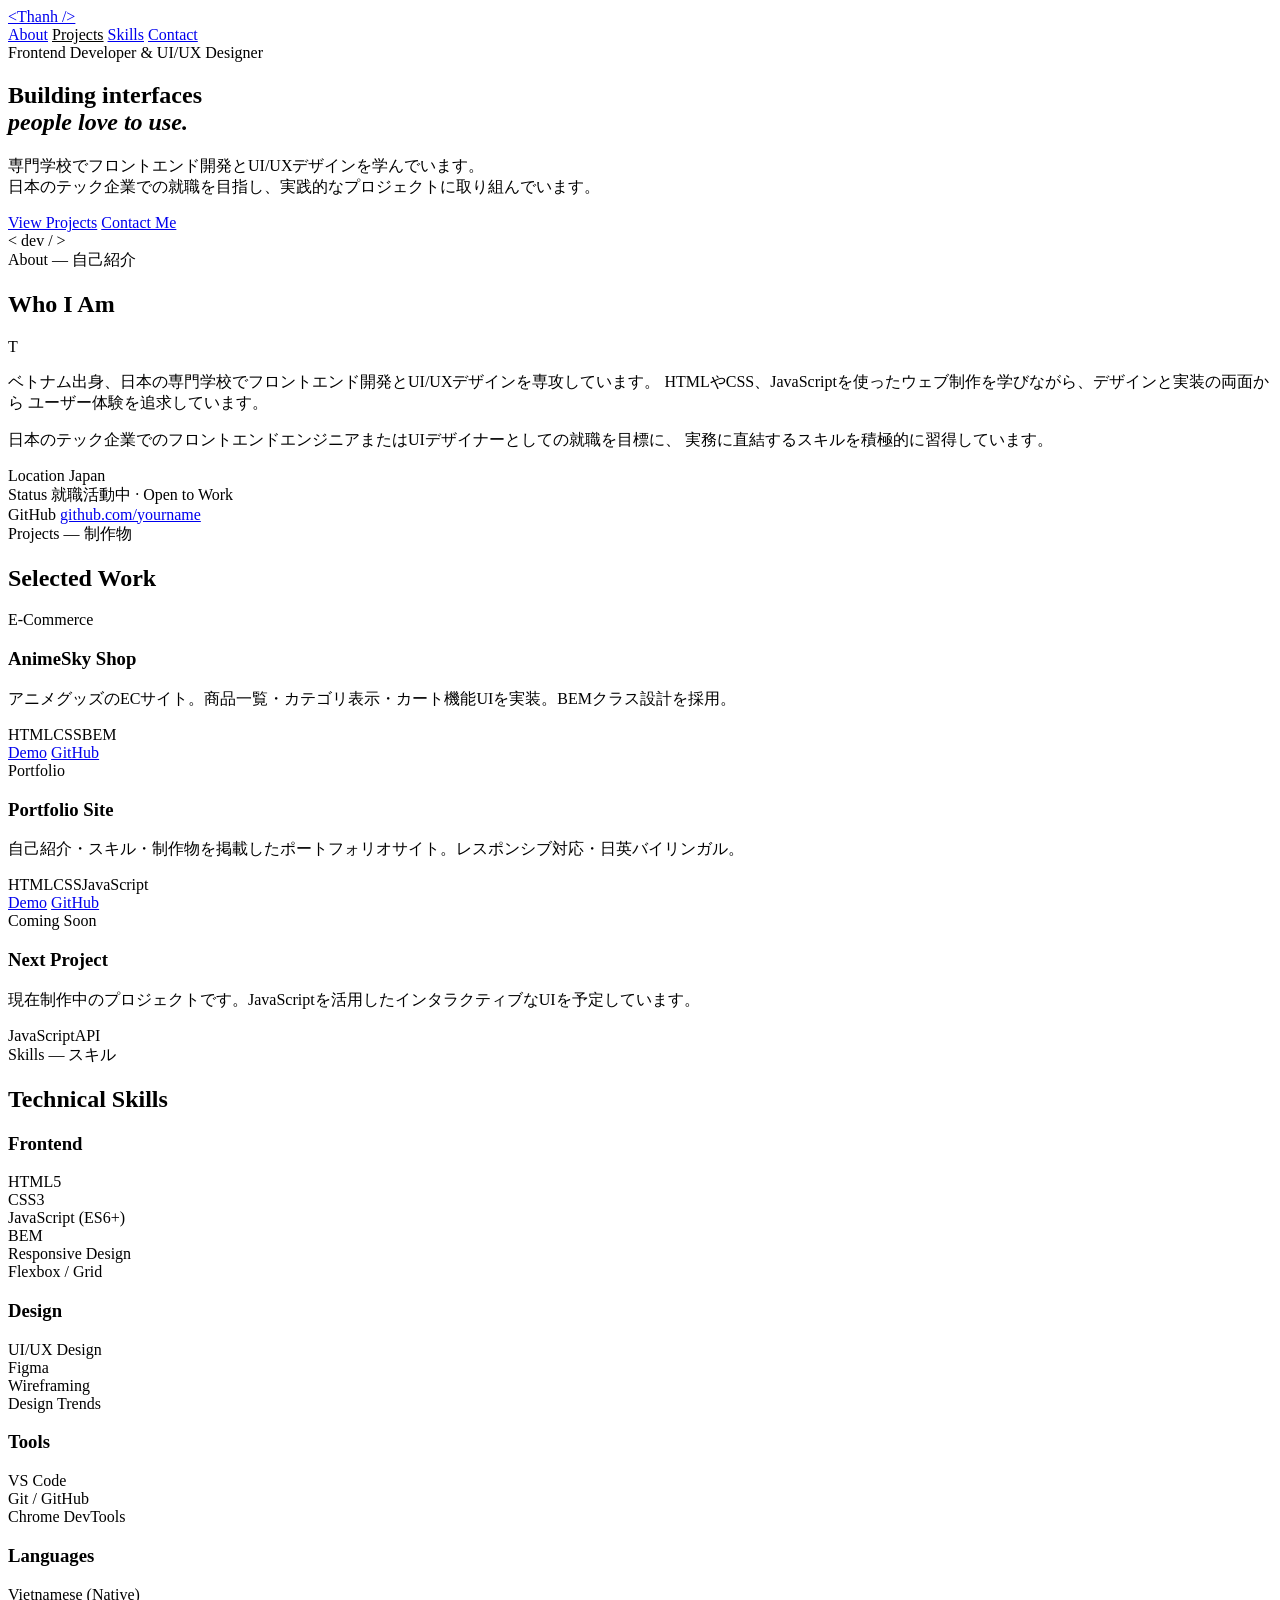
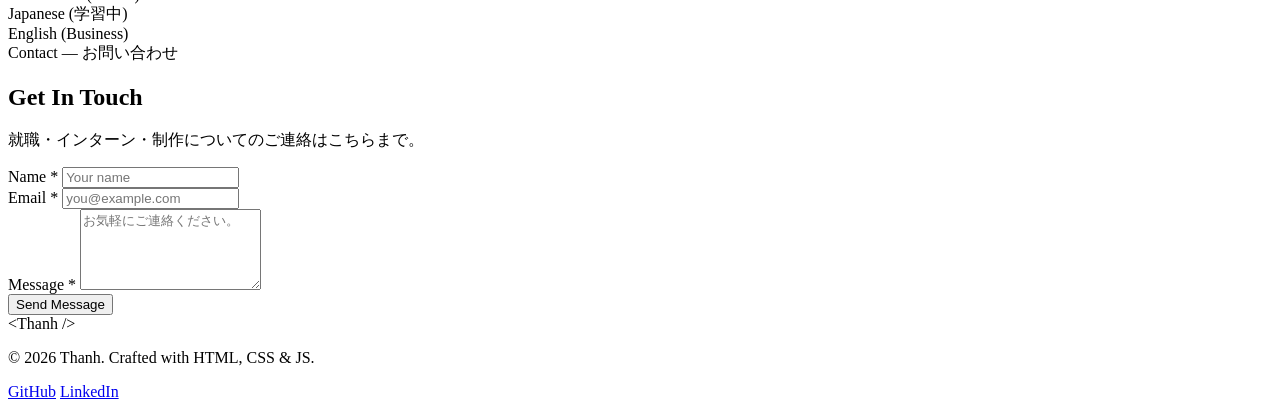
==== portfolio/index.html @ d0245485 "Add files via upload" ====
<!DOCTYPE html>
<html lang="ja">
<head>
    <meta charset="UTF-8">
    <meta name="viewport" content="width=device-width, initial-scale=1.0">
    <title>Thanh — Frontend Developer & UI/UX Designer</title>
    <link rel="preconnect" href="https://fonts.googleapis.com">
    <link href="https://fonts.googleapis.com/css2?family=Noto+Sans+JP:wght@400;500;700&family=Inter:wght@400;500;600;700&display=swap" rel="stylesheet">
    <link rel="stylesheet" href="/style.css">
</head>
<body>

    <!-- Header -->
    <header class="header">
        <a class="header__logo" href="#">&lt;Thanh /&gt;</a>
        <nav class="header__nav">
            <a href="#about">About</a>
            <a href="#projects">Projects</a>
            <a href="#skills">Skills</a>
            <a href="#contact">Contact</a>
        </nav>
    </header>

    <!-- Hero -->
    <section class="hero" id="home">
        <div class="hero__inner">
            <span class="hero__label">Frontend Developer &amp; UI/UX Designer</span>
            <h1 class="hero__title">
                Building interfaces<br>
                <em>people love to use.</em>
            </h1>
            <p class="hero__sub">
                専門学校でフロントエンド開発とUI/UXデザインを学んでいます。<br>
                日本のテック企業での就職を目指し、実践的なプロジェクトに取り組んでいます。
            </p>
            <div class="hero__actions">
                <a href="#projects" class="btn btn--primary">View Projects</a>
                <a href="#contact" class="btn btn--ghost">Contact Me</a>
            </div>
        </div>
        <div class="hero__bracket" aria-hidden="true">
            <span class="bracket bracket--open">&lt;</span>
            <span class="bracket__word">dev</span>
            <span class="bracket--slash">/</span>
            <span class="bracket bracket--close">&gt;</span>
        </div>
    </section>

    <!-- About -->
    <section class="section about" id="about">
        <div class="container">
            <div class="section__header">
                <span class="section__eyebrow">About — 自己紹介</span>
                <h2 class="section__title">Who I Am</h2>
            </div>
            <div class="about__grid">
                <div class="about__avatar-wrap">
                    <div class="about__avatar-placeholder">T</div>
                </div>
                <div class="about__text">
                    <p>
                        ベトナム出身、日本の専門学校でフロントエンド開発とUI/UXデザインを専攻しています。
                        HTMLやCSS、JavaScriptを使ったウェブ制作を学びながら、デザインと実装の両面から
                        ユーザー体験を追求しています。
                    </p>
                    <p>
                        日本のテック企業でのフロントエンドエンジニアまたはUIデザイナーとしての就職を目標に、
                        実務に直結するスキルを積極的に習得しています。
                    </p>
                    <div class="about__meta">
                        <div class="about__meta-item">
                            <span class="about__meta-label">Location</span>
                            <span>Japan</span>
                        </div>
                        <div class="about__meta-item">
                            <span class="about__meta-label">Status</span>
                            <span class="status-badge">就職活動中 · Open to Work</span>
                        </div>
                        <div class="about__meta-item">
                            <span class="about__meta-label">GitHub</span>
                            <a href="https://github.com/" target="_blank" rel="noopener">github.com/yourname</a>
                        </div>
                    </div>
                </div>
            </div>
        </div>
    </section>

    <!-- Projects -->
    <section class="section projects" id="projects">
        <div class="container">
            <div class="section__header">
                <span class="section__eyebrow">Projects — 制作物</span>
                <h2 class="section__title">Selected Work</h2>
            </div>
            <div class="projects__grid">

                <article class="project-card">
                    <div class="project-card__img project-card__img--anime">
                        <span class="project-card__tag">E-Commerce</span>
                    </div>
                    <div class="project-card__body">
                        <h3>AnimeSky Shop</h3>
                        <p>アニメグッズのECサイト。商品一覧・カテゴリ表示・カート機能UIを実装。BEMクラス設計を採用。</p>
                        <div class="project-card__stack">
                            <span>HTML</span><span>CSS</span><span>BEM</span>
                        </div>
                        <div class="project-card__links">
                            <a href="#" class="btn btn--sm">Demo</a>
                            <a href="https://github.com/" target="_blank" rel="noopener" class="btn btn--sm btn--outline">GitHub</a>
                        </div>
                    </div>
                </article>

                <article class="project-card">
                    <div class="project-card__img project-card__img--portfolio">
                        <span class="project-card__tag">Portfolio</span>
                    </div>
                    <div class="project-card__body">
                        <h3>Portfolio Site</h3>
                        <p>自己紹介・スキル・制作物を掲載したポートフォリオサイト。レスポンシブ対応・日英バイリンガル。</p>
                        <div class="project-card__stack">
                            <span>HTML</span><span>CSS</span><span>JavaScript</span>
                        </div>
                        <div class="project-card__links">
                            <a href="#" class="btn btn--sm">Demo</a>
                            <a href="https://github.com/" target="_blank" rel="noopener" class="btn btn--sm btn--outline">GitHub</a>
                        </div>
                    </div>
                </article>

                <!-- Placeholder for next project -->
                <article class="project-card project-card--coming">
                    <div class="project-card__img project-card__img--empty">
                        <span class="project-card__tag">Coming Soon</span>
                    </div>
                    <div class="project-card__body">
                        <h3>Next Project</h3>
                        <p>現在制作中のプロジェクトです。JavaScriptを活用したインタラクティブなUIを予定しています。</p>
                        <div class="project-card__stack">
                            <span>JavaScript</span><span>API</span>
                        </div>
                    </div>
                </article>

            </div>
        </div>
    </section>

    <!-- Skills -->
    <section class="section skills" id="skills">
        <div class="container">
            <div class="section__header">
                <span class="section__eyebrow">Skills — スキル</span>
                <h2 class="section__title">Technical Skills</h2>
            </div>
            <div class="skills__groups">
                <div class="skills__group">
                    <h3 class="skills__group-title">Frontend</h3>
                    <div class="skills__list">
                        <div class="skill-chip skill-chip--strong">HTML5</div>
                        <div class="skill-chip skill-chip--strong">CSS3</div>
                        <div class="skill-chip skill-chip--strong">JavaScript (ES6+)</div>
                        <div class="skill-chip">BEM</div>
                        <div class="skill-chip">Responsive Design</div>
                        <div class="skill-chip">Flexbox / Grid</div>
                    </div>
                </div>
                <div class="skills__group">
                    <h3 class="skills__group-title">Design</h3>
                    <div class="skills__list">
                        <div class="skill-chip skill-chip--strong">UI/UX Design</div>
                        <div class="skill-chip">Figma</div>
                        <div class="skill-chip">Wireframing</div>
                        <div class="skill-chip">Design Trends</div>
                    </div>
                </div>
                <div class="skills__group">
                    <h3 class="skills__group-title">Tools</h3>
                    <div class="skills__list">
                        <div class="skill-chip skill-chip--strong">VS Code</div>
                        <div class="skill-chip">Git / GitHub</div>
                        <div class="skill-chip">Chrome DevTools</div>
                    </div>
                </div>
                <div class="skills__group">
                    <h3 class="skills__group-title">Languages</h3>
                    <div class="skills__list">
                        <div class="skill-chip">Vietnamese (Native)</div>
                        <div class="skill-chip">Japanese (学習中)</div>
                        <div class="skill-chip">English (Business)</div>
                    </div>
                </div>
            </div>
        </div>
    </section>

    <!-- Contact -->
    <section class="section contact" id="contact">
        <div class="container">
            <div class="section__header">
                <span class="section__eyebrow">Contact — お問い合わせ</span>
                <h2 class="section__title">Get In Touch</h2>
                <p class="section__desc">就職・インターン・制作についてのご連絡はこちらまで。</p>
            </div>
            <form class="contact__form" id="contactForm" novalidate>
                <div class="form-row">
                    <div class="form-group">
                        <label for="name">Name <span class="form-required">*</span></label>
                        <input type="text" id="name" name="name" placeholder="Your name" required>
                    </div>
                    <div class="form-group">
                        <label for="email">Email <span class="form-required">*</span></label>
                        <input type="email" id="email" name="email" placeholder="you@example.com" required>
                    </div>
                </div>
                <div class="form-group">
                    <label for="message">Message <span class="form-required">*</span></label>
                    <textarea id="message" name="message" rows="5" placeholder="お気軽にご連絡ください。" required></textarea>
                </div>
                <button type="submit" class="btn btn--primary btn--full">Send Message</button>
            </form>
        </div>
    </section>

    <!-- Footer -->
    <footer class="footer">
        <div class="container footer__inner">
            <span class="header__logo">&lt;Thanh /&gt;</span>
            <p>© 2026 Thanh. Crafted with HTML, CSS &amp; JS.</p>
            <div class="footer__links">
                <a href="https://github.com/" target="_blank" rel="noopener">GitHub</a>
                <a href="#">LinkedIn</a>
            </div>
        </div>
    </footer>

    <script src="script.js"></script>
</body>
</html>
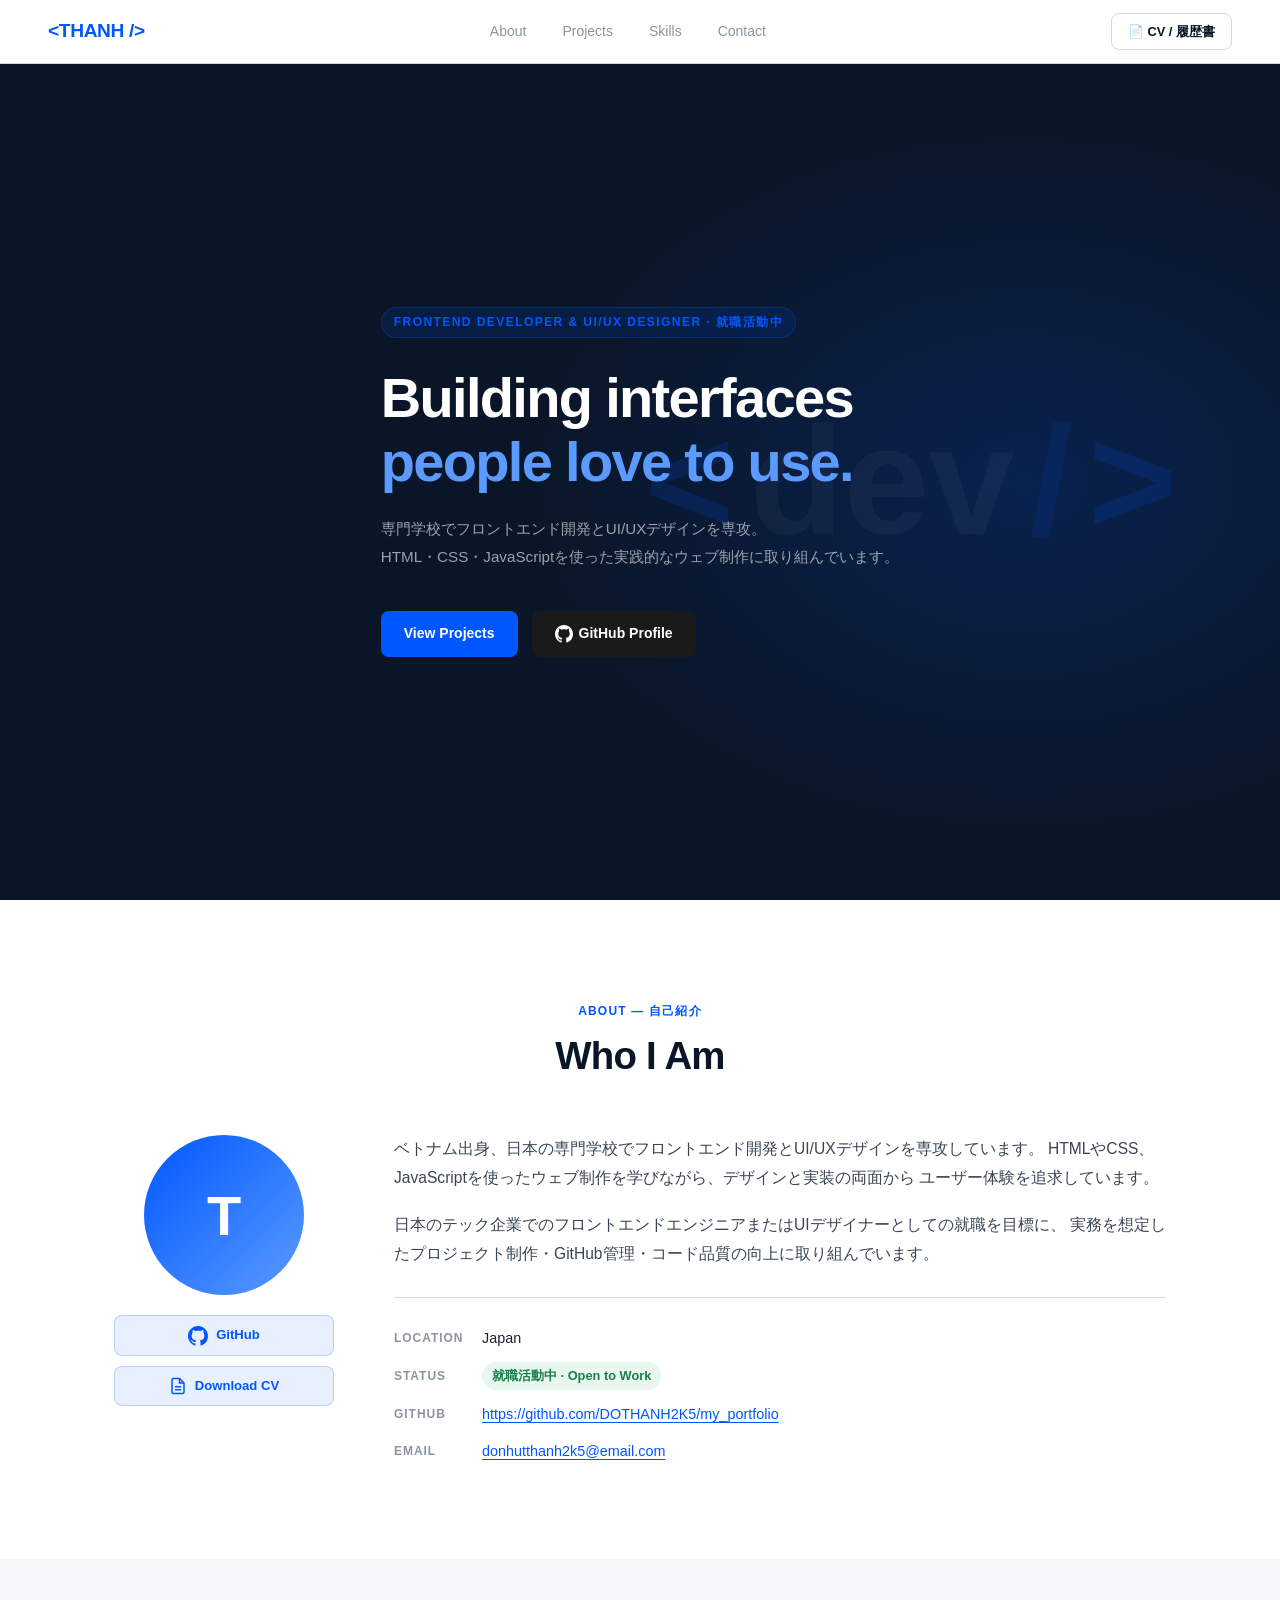
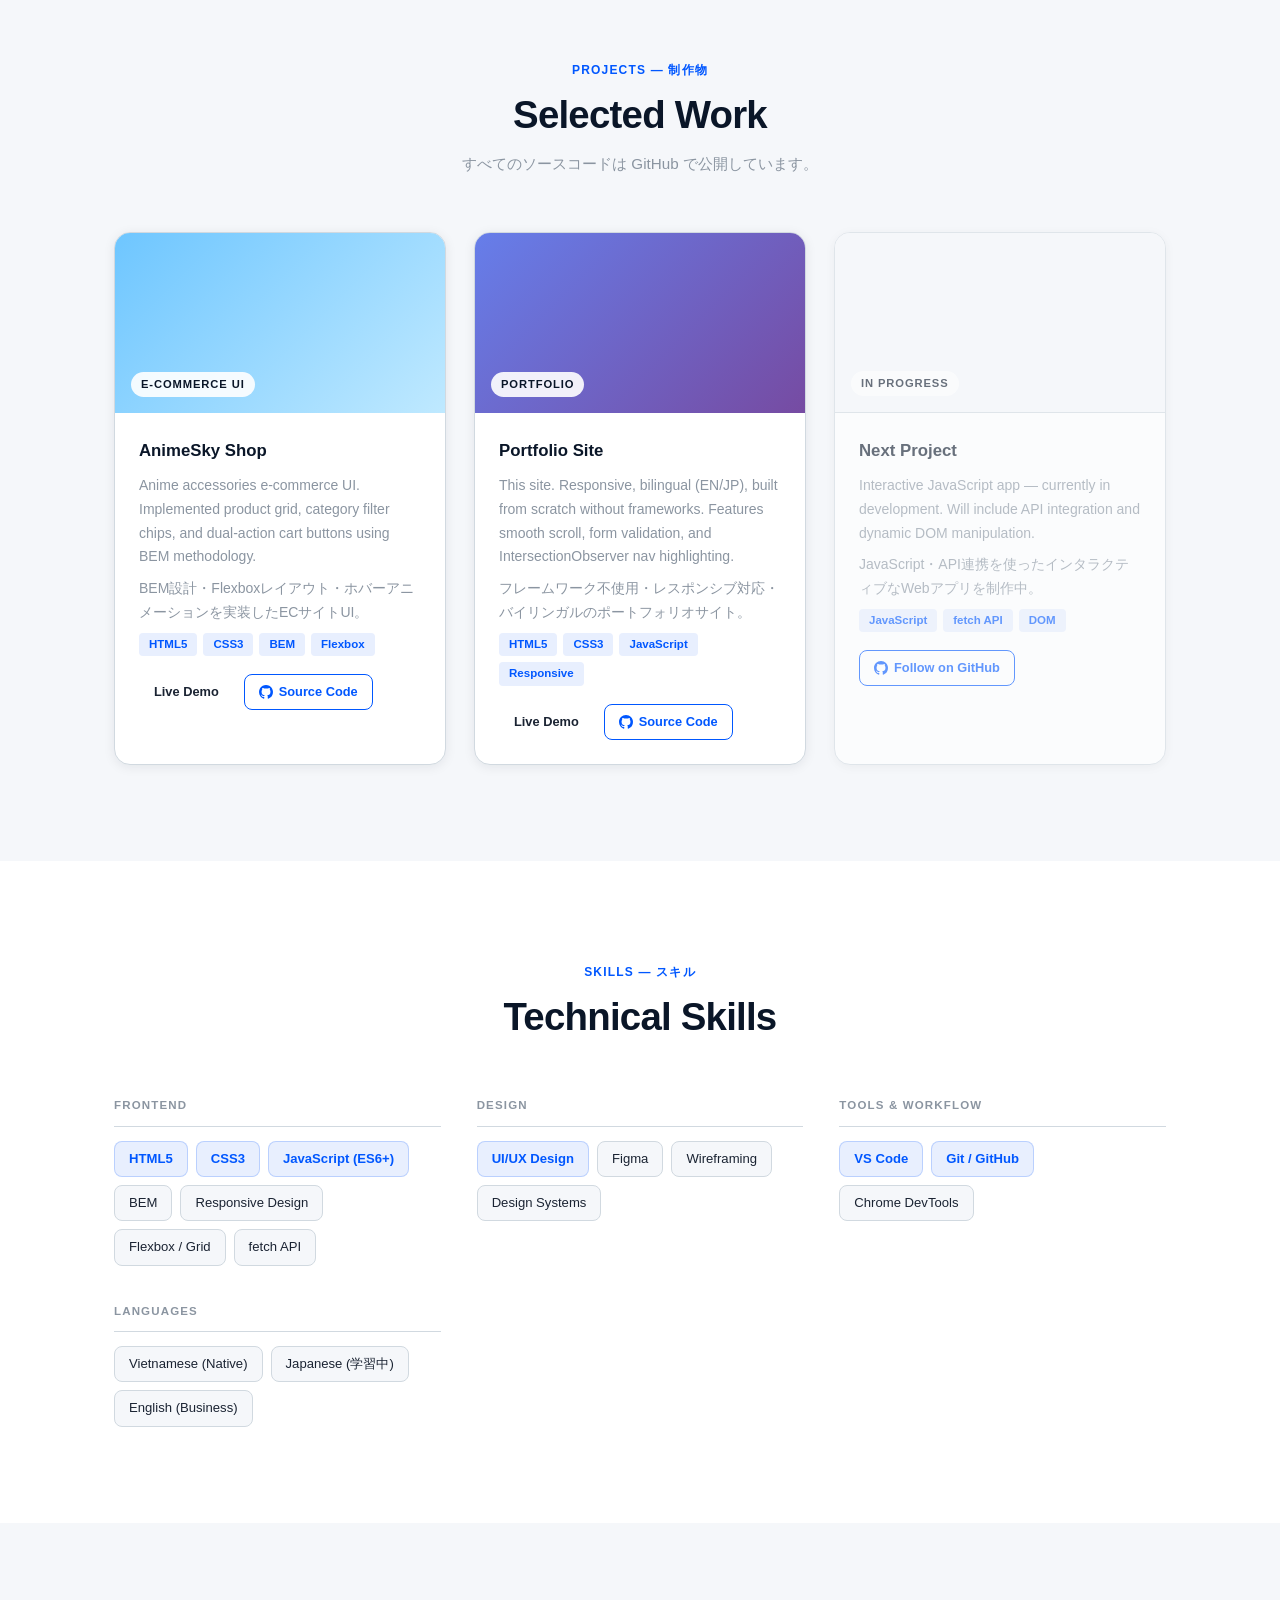
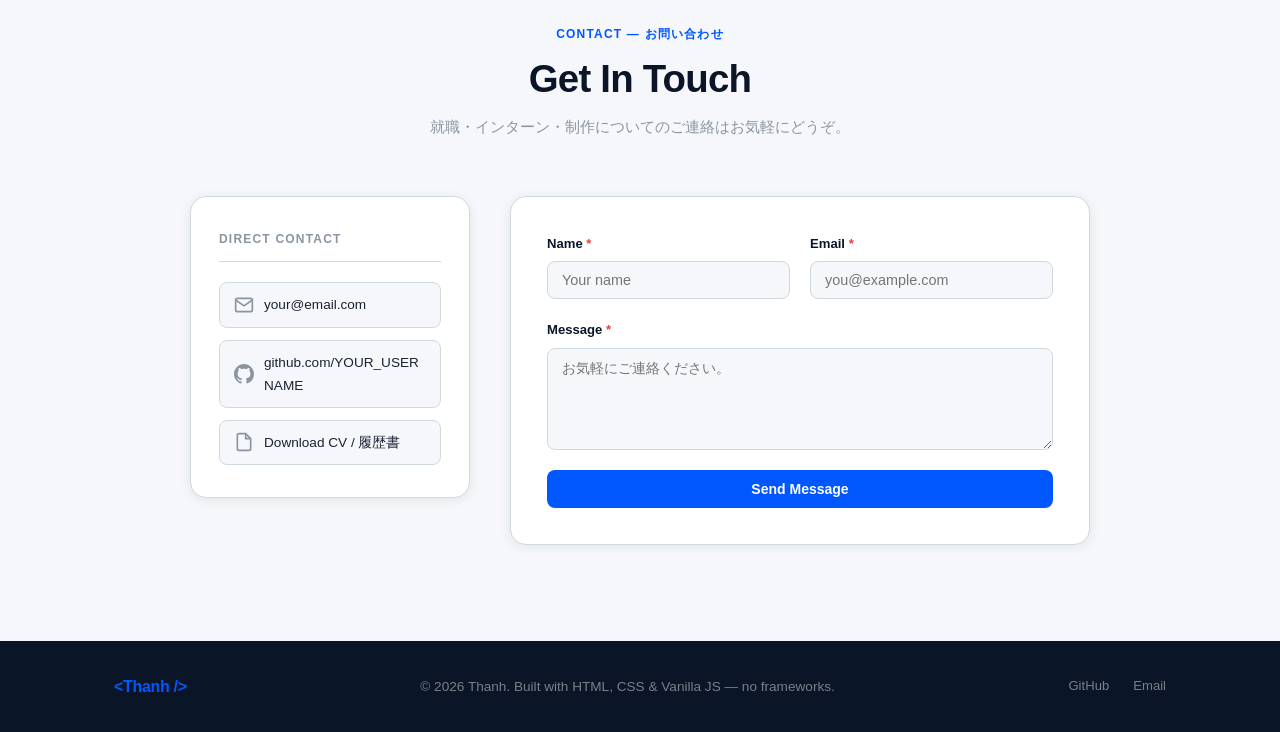
==== commit 3504ffb2: "Add files via upload" ====
--- a/portfolio/index.html
+++ b/portfolio/index.html
@@ -6,36 +6,40 @@
     <title>Thanh — Frontend Developer & UI/UX Designer</title>
     <link rel="preconnect" href="https://fonts.googleapis.com">
     <link href="https://fonts.googleapis.com/css2?family=Noto+Sans+JP:wght@400;500;700&family=Inter:wght@400;500;600;700&display=swap" rel="stylesheet">
-    <link rel="stylesheet" href="/style.css">
+    <link rel="stylesheet" href="style.css">
 </head>
 <body>
 
     <!-- Header -->
     <header class="header">
-        <a class="header__logo" href="#">&lt;Thanh /&gt;</a>
+        <a class="header__logo" href="#">&lt;THANH /&gt;</a>
         <nav class="header__nav">
             <a href="#about">About</a>
             <a href="#projects">Projects</a>
             <a href="#skills">Skills</a>
             <a href="#contact">Contact</a>
         </nav>
+        <a href="YOUR_CV_LINK_HERE" class="btn btn--cv" target="_blank" rel="noopener">📄 CV / 履歴書</a>
     </header>
 
     <!-- Hero -->
     <section class="hero" id="home">
         <div class="hero__inner">
-            <span class="hero__label">Frontend Developer &amp; UI/UX Designer</span>
+            <span class="hero__label">Frontend Developer &amp; UI/UX Designer · 就職活動中</span>
             <h1 class="hero__title">
                 Building interfaces<br>
                 <em>people love to use.</em>
             </h1>
             <p class="hero__sub">
-                専門学校でフロントエンド開発とUI/UXデザインを学んでいます。<br>
-                日本のテック企業での就職を目指し、実践的なプロジェクトに取り組んでいます。
+                専門学校でフロントエンド開発とUI/UXデザインを専攻。<br>
+                HTML・CSS・JavaScriptを使った実践的なウェブ制作に取り組んでいます。
             </p>
             <div class="hero__actions">
                 <a href="#projects" class="btn btn--primary">View Projects</a>
-                <a href="#contact" class="btn btn--ghost">Contact Me</a>
+                <a href="https://github.com/YOUR_USERNAME" target="_blank" rel="noopener" class="btn btn--github">
+                    <svg width="18" height="18" viewBox="0 0 24 24" fill="currentColor"><path d="M12 0C5.37 0 0 5.37 0 12c0 5.31 3.435 9.795 8.205 11.385.6.105.825-.255.825-.57 0-.285-.015-1.23-.015-2.235-3.015.555-3.795-.735-4.035-1.41-.135-.345-.72-1.41-1.23-1.695-.42-.225-1.02-.78-.015-.795.945-.015 1.62.87 1.845 1.23 1.08 1.815 2.805 1.305 3.495.99.105-.78.42-1.305.765-1.605-2.67-.3-5.46-1.335-5.46-5.925 0-1.305.465-2.385 1.23-3.225-.12-.3-.54-1.53.12-3.18 0 0 1.005-.315 3.3 1.23.96-.27 1.98-.405 3-.405s2.04.135 3 .405c2.295-1.56 3.3-1.23 3.3-1.23.66 1.65.24 2.88.12 3.18.765.84 1.23 1.905 1.23 3.225 0 4.605-2.805 5.625-5.475 5.925.435.375.81 1.095.81 2.22 0 1.605-.015 2.895-.015 3.3 0 .315.225.69.825.57A12.02 12.02 0 0 0 24 12c0-6.63-5.37-12-12-12z"/></svg>
+                    GitHub Profile
+                </a>
             </div>
         </div>
         <div class="hero__bracket" aria-hidden="true">
@@ -56,6 +60,16 @@
             <div class="about__grid">
                 <div class="about__avatar-wrap">
                     <div class="about__avatar-placeholder">T</div>
+                    <div class="about__avatar-links">
+                        <a href="https://github.com/YOUR_USERNAME" target="_blank" rel="noopener" class="about__icon-link">
+                            <svg width="20" height="20" viewBox="0 0 24 24" fill="currentColor"><path d="M12 0C5.37 0 0 5.37 0 12c0 5.31 3.435 9.795 8.205 11.385.6.105.825-.255.825-.57 0-.285-.015-1.23-.015-2.235-3.015.555-3.795-.735-4.035-1.41-.135-.345-.72-1.41-1.23-1.695-.42-.225-1.02-.78-.015-.795.945-.015 1.62.87 1.845 1.23 1.08 1.815 2.805 1.305 3.495.99.105-.78.42-1.305.765-1.605-2.67-.3-5.46-1.335-5.46-5.925 0-1.305.465-2.385 1.23-3.225-.12-.3-.54-1.53.12-3.18 0 0 1.005-.315 3.3 1.23.96-.27 1.98-.405 3-.405s2.04.135 3 .405c2.295-1.56 3.3-1.23 3.3-1.23.66 1.65.24 2.88.12 3.18.765.84 1.23 1.905 1.23 3.225 0 4.605-2.805 5.625-5.475 5.925.435.375.81 1.095.81 2.22 0 1.605-.015 2.895-.015 3.3 0 .315.225.69.825.57A12.02 12.02 0 0 0 24 12c0-6.63-5.37-12-12-12z"/></svg>
+                            GitHub
+                        </a>
+                        <a href="YOUR_CV_LINK_HERE" target="_blank" rel="noopener" class="about__icon-link">
+                            <svg width="18" height="18" viewBox="0 0 24 24" fill="none" stroke="currentColor" stroke-width="2"><path d="M14 2H6a2 2 0 0 0-2 2v16a2 2 0 0 0 2 2h12a2 2 0 0 0 2-2V8z"/><polyline points="14,2 14,8 20,8"/><line x1="16" y1="13" x2="8" y2="13"/><line x1="16" y1="17" x2="8" y2="17"/></svg>
+                            Download CV
+                        </a>
+                    </div>
                 </div>
                 <div class="about__text">
                     <p>
@@ -65,7 +79,7 @@
                     </p>
                     <p>
                         日本のテック企業でのフロントエンドエンジニアまたはUIデザイナーとしての就職を目標に、
-                        実務に直結するスキルを積極的に習得しています。
+                        実務を想定したプロジェクト制作・GitHub管理・コード品質の向上に取り組んでいます。
                     </p>
                     <div class="about__meta">
                         <div class="about__meta-item">
@@ -78,7 +92,11 @@
                         </div>
                         <div class="about__meta-item">
                             <span class="about__meta-label">GitHub</span>
-                            <a href="https://github.com/" target="_blank" rel="noopener">github.com/yourname</a>
+                            <a href="https://github.com/YOUR_USERNAME" target="_blank" rel="noopener">https://github.com/DOTHANH2K5/my_portfolio</a>
+                        </div>
+                        <div class="about__meta-item">
+                            <span class="about__meta-label">Email</span>
+                            <a href="mailto:your@email.com">donhutthanh2k5@email.com</a>
                         </div>
                     </div>
                 </div>
@@ -92,53 +110,83 @@
             <div class="section__header">
                 <span class="section__eyebrow">Projects — 制作物</span>
                 <h2 class="section__title">Selected Work</h2>
+                <p class="section__desc">すべてのソースコードは <a href="https://github.com/YOUR_USERNAME" target="_blank" rel="noopener">GitHub</a> で公開しています。</p>
             </div>
             <div class="projects__grid">
 
+                <!-- Project 1: AnimeSky -->
                 <article class="project-card">
                     <div class="project-card__img project-card__img--anime">
-                        <span class="project-card__tag">E-Commerce</span>
+                        <span class="project-card__tag">E-Commerce UI</span>
                     </div>
                     <div class="project-card__body">
                         <h3>AnimeSky Shop</h3>
-                        <p>アニメグッズのECサイト。商品一覧・カテゴリ表示・カート機能UIを実装。BEMクラス設計を採用。</p>
+                        <p class="project-card__desc--en">
+                            Anime accessories e-commerce UI. Implemented product grid, category filter chips, and dual-action cart buttons using BEM methodology.
+                        </p>
+                        <p class="project-card__desc--ja">
+                            BEM設計・Flexboxレイアウト・ホバーアニメーションを実装したECサイトUI。
+                        </p>
                         <div class="project-card__stack">
-                            <span>HTML</span><span>CSS</span><span>BEM</span>
+                            <span>HTML5</span><span>CSS3</span><span>BEM</span><span>Flexbox</span>
                         </div>
                         <div class="project-card__links">
-                            <a href="#" class="btn btn--sm">Demo</a>
-                            <a href="https://github.com/" target="_blank" rel="noopener" class="btn btn--sm btn--outline">GitHub</a>
+                            <a href="http://127.0.0.1:5500/projects/project_01/index.html" target="_blank" rel="noopener" class="btn btn--sm">Live Demo</a>
+                            <a href="https://github.com/YOUR_USERNAME/animesky-shop" target="_blank" rel="noopener" class="btn btn--sm btn--outline">
+                                <svg width="14" height="14" viewBox="0 0 24 24" fill="currentColor"><path d="M12 0C5.37 0 0 5.37 0 12c0 5.31 3.435 9.795 8.205 11.385.6.105.825-.255.825-.57 0-.285-.015-1.23-.015-2.235-3.015.555-3.795-.735-4.035-1.41-.135-.345-.72-1.41-1.23-1.695-.42-.225-1.02-.78-.015-.795.945-.015 1.62.87 1.845 1.23 1.08 1.815 2.805 1.305 3.495.99.105-.78.42-1.305.765-1.605-2.67-.3-5.46-1.335-5.46-5.925 0-1.305.465-2.385 1.23-3.225-.12-.3-.54-1.53.12-3.18 0 0 1.005-.315 3.3 1.23.96-.27 1.98-.405 3-.405s2.04.135 3 .405c2.295-1.56 3.3-1.23 3.3-1.23.66 1.65.24 2.88.12 3.18.765.84 1.23 1.905 1.23 3.225 0 4.605-2.805 5.625-5.475 5.925.435.375.81 1.095.81 2.22 0 1.605-.015 2.895-.015 3.3 0 .315.225.69.825.57A12.02 12.02 0 0 0 24 12c0-6.63-5.37-12-12-12z"/></svg>
+                                Source Code
+                            </a>
                         </div>
                     </div>
                 </article>
 
+                <!-- Project 2: Portfolio -->
                 <article class="project-card">
                     <div class="project-card__img project-card__img--portfolio">
                         <span class="project-card__tag">Portfolio</span>
                     </div>
                     <div class="project-card__body">
                         <h3>Portfolio Site</h3>
-                        <p>自己紹介・スキル・制作物を掲載したポートフォリオサイト。レスポンシブ対応・日英バイリンガル。</p>
+                        <p class="project-card__desc--en">
+                            This site. Responsive, bilingual (EN/JP), built from scratch without frameworks. Features smooth scroll, form validation, and IntersectionObserver nav highlighting.
+                        </p>
+                        <p class="project-card__desc--ja">
+                            フレームワーク不使用・レスポンシブ対応・バイリンガルのポートフォリオサイト。
+                        </p>
                         <div class="project-card__stack">
-                            <span>HTML</span><span>CSS</span><span>JavaScript</span>
+                            <span>HTML5</span><span>CSS3</span><span>JavaScript</span><span>Responsive</span>
                         </div>
                         <div class="project-card__links">
-                            <a href="#" class="btn btn--sm">Demo</a>
-                            <a href="https://github.com/" target="_blank" rel="noopener" class="btn btn--sm btn--outline">GitHub</a>
+                            <a href="#home" class="btn btn--sm">Live Demo</a>
+                            <a href="https://github.com/YOUR_USERNAME/portfolio" target="_blank" rel="noopener" class="btn btn--sm btn--outline">
+                                <svg width="14" height="14" viewBox="0 0 24 24" fill="currentColor"><path d="M12 0C5.37 0 0 5.37 0 12c0 5.31 3.435 9.795 8.205 11.385.6.105.825-.255.825-.57 0-.285-.015-1.23-.015-2.235-3.015.555-3.795-.735-4.035-1.41-.135-.345-.72-1.41-1.23-1.695-.42-.225-1.02-.78-.015-.795.945-.015 1.62.87 1.845 1.23 1.08 1.815 2.805 1.305 3.495.99.105-.78.42-1.305.765-1.605-2.67-.3-5.46-1.335-5.46-5.925 0-1.305.465-2.385 1.23-3.225-.12-.3-.54-1.53.12-3.18 0 0 1.005-.315 3.3 1.23.96-.27 1.98-.405 3-.405s2.04.135 3 .405c2.295-1.56 3.3-1.23 3.3-1.23.66 1.65.24 2.88.12 3.18.765.84 1.23 1.905 1.23 3.225 0 4.605-2.805 5.625-5.475 5.925.435.375.81 1.095.81 2.22 0 1.605-.015 2.895-.015 3.3 0 .315.225.69.825.57A12.02 12.02 0 0 0 24 12c0-6.63-5.37-12-12-12z"/></svg>
+                                Source Code
+                            </a>
                         </div>
                     </div>
                 </article>
 
-                <!-- Placeholder for next project -->
+                <!-- Project 3: Placeholder -->
                 <article class="project-card project-card--coming">
                     <div class="project-card__img project-card__img--empty">
-                        <span class="project-card__tag">Coming Soon</span>
+                        <span class="project-card__tag">In Progress</span>
                     </div>
                     <div class="project-card__body">
                         <h3>Next Project</h3>
-                        <p>現在制作中のプロジェクトです。JavaScriptを活用したインタラクティブなUIを予定しています。</p>
+                        <p class="project-card__desc--en">
+                            Interactive JavaScript app — currently in development. Will include API integration and dynamic DOM manipulation.
+                        </p>
+                        <p class="project-card__desc--ja">
+                            JavaScript・API連携を使ったインタラクティブなWebアプリを制作中。
+                        </p>
                         <div class="project-card__stack">
-                            <span>JavaScript</span><span>API</span>
+                            <span>JavaScript</span><span>fetch API</span><span>DOM</span>
+                        </div>
+                        <div class="project-card__links">
+                            <a href="https://github.com/YOUR_USERNAME" target="_blank" rel="noopener" class="btn btn--sm btn--outline">
+                                <svg width="14" height="14" viewBox="0 0 24 24" fill="currentColor"><path d="M12 0C5.37 0 0 5.37 0 12c0 5.31 3.435 9.795 8.205 11.385.6.105.825-.255.825-.57 0-.285-.015-1.23-.015-2.235-3.015.555-3.795-.735-4.035-1.41-.135-.345-.72-1.41-1.23-1.695-.42-.225-1.02-.78-.015-.795.945-.015 1.62.87 1.845 1.23 1.08 1.815 2.805 1.305 3.495.99.105-.78.42-1.305.765-1.605-2.67-.3-5.46-1.335-5.46-5.925 0-1.305.465-2.385 1.23-3.225-.12-.3-.54-1.53.12-3.18 0 0 1.005-.315 3.3 1.23.96-.27 1.98-.405 3-.405s2.04.135 3 .405c2.295-1.56 3.3-1.23 3.3-1.23.66 1.65.24 2.88.12 3.18.765.84 1.23 1.905 1.23 3.225 0 4.605-2.805 5.625-5.475 5.925.435.375.81 1.095.81 2.22 0 1.605-.015 2.895-.015 3.3 0 .315.225.69.825.57A12.02 12.02 0 0 0 24 12c0-6.63-5.37-12-12-12z"/></svg>
+                                Follow on GitHub
+                            </a>
                         </div>
                     </div>
                 </article>
@@ -164,6 +212,7 @@
                         <div class="skill-chip">BEM</div>
                         <div class="skill-chip">Responsive Design</div>
                         <div class="skill-chip">Flexbox / Grid</div>
+                        <div class="skill-chip">fetch API</div>
                     </div>
                 </div>
                 <div class="skills__group">
@@ -172,14 +221,14 @@
                         <div class="skill-chip skill-chip--strong">UI/UX Design</div>
                         <div class="skill-chip">Figma</div>
                         <div class="skill-chip">Wireframing</div>
-                        <div class="skill-chip">Design Trends</div>
+                        <div class="skill-chip">Design Systems</div>
                     </div>
                 </div>
                 <div class="skills__group">
-                    <h3 class="skills__group-title">Tools</h3>
+                    <h3 class="skills__group-title">Tools &amp; Workflow</h3>
                     <div class="skills__list">
                         <div class="skill-chip skill-chip--strong">VS Code</div>
-                        <div class="skill-chip">Git / GitHub</div>
+                        <div class="skill-chip skill-chip--strong">Git / GitHub</div>
                         <div class="skill-chip">Chrome DevTools</div>
                     </div>
                 </div>
@@ -201,25 +250,46 @@
             <div class="section__header">
                 <span class="section__eyebrow">Contact — お問い合わせ</span>
                 <h2 class="section__title">Get In Touch</h2>
-                <p class="section__desc">就職・インターン・制作についてのご連絡はこちらまで。</p>
-            </div>
-            <form class="contact__form" id="contactForm" novalidate>
-                <div class="form-row">
+                <p class="section__desc">就職・インターン・制作についてのご連絡はお気軽にどうぞ。</p>
+            </div>
+            <div class="contact__layout">
+                <!-- Direct contact info — employer-first -->
+                <div class="contact__direct">
+                    <h3>Direct Contact</h3>
+                    <div class="contact__links">
+                        <a href="mailto:your@email.com" class="contact__link-item">
+                            <svg width="20" height="20" viewBox="0 0 24 24" fill="none" stroke="currentColor" stroke-width="2"><path d="M4 4h16c1.1 0 2 .9 2 2v12c0 1.1-.9 2-2 2H4c-1.1 0-2-.9-2-2V6c0-1.1.9-2 2-2z"/><polyline points="22,6 12,13 2,6"/></svg>
+                            your@email.com
+                        </a>
+                        <a href="https://github.com/YOUR_USERNAME" target="_blank" rel="noopener" class="contact__link-item">
+                            <svg width="20" height="20" viewBox="0 0 24 24" fill="currentColor"><path d="M12 0C5.37 0 0 5.37 0 12c0 5.31 3.435 9.795 8.205 11.385.6.105.825-.255.825-.57 0-.285-.015-1.23-.015-2.235-3.015.555-3.795-.735-4.035-1.41-.135-.345-.72-1.41-1.23-1.695-.42-.225-1.02-.78-.015-.795.945-.015 1.62.87 1.845 1.23 1.08 1.815 2.805 1.305 3.495.99.105-.78.42-1.305.765-1.605-2.67-.3-5.46-1.335-5.46-5.925 0-1.305.465-2.385 1.23-3.225-.12-.3-.54-1.53.12-3.18 0 0 1.005-.315 3.3 1.23.96-.27 1.98-.405 3-.405s2.04.135 3 .405c2.295-1.56 3.3-1.23 3.3-1.23.66 1.65.24 2.88.12 3.18.765.84 1.23 1.905 1.23 3.225 0 4.605-2.805 5.625-5.475 5.925.435.375.81 1.095.81 2.22 0 1.605-.015 2.895-.015 3.3 0 .315.225.69.825.57A12.02 12.02 0 0 0 24 12c0-6.63-5.37-12-12-12z"/></svg>
+                            github.com/YOUR_USERNAME
+                        </a>
+                        <a href="YOUR_CV_LINK_HERE" target="_blank" rel="noopener" class="contact__link-item">
+                            <svg width="20" height="20" viewBox="0 0 24 24" fill="none" stroke="currentColor" stroke-width="2"><path d="M14 2H6a2 2 0 0 0-2 2v16a2 2 0 0 0 2 2h12a2 2 0 0 0 2-2V8z"/><polyline points="14,2 14,8 20,8"/></svg>
+                            Download CV / 履歴書
+                        </a>
+                    </div>
+                </div>
+                <!-- Form -->
+                <form class="contact__form" id="contactForm" novalidate>
+                    <div class="form-row">
+                        <div class="form-group">
+                            <label for="name">Name <span class="form-required">*</span></label>
+                            <input type="text" id="name" name="name" placeholder="Your name" required>
+                        </div>
+                        <div class="form-group">
+                            <label for="email">Email <span class="form-required">*</span></label>
+                            <input type="email" id="email" name="email" placeholder="you@example.com" required>
+                        </div>
+                    </div>
                     <div class="form-group">
-                        <label for="name">Name <span class="form-required">*</span></label>
-                        <input type="text" id="name" name="name" placeholder="Your name" required>
-                    </div>
-                    <div class="form-group">
-                        <label for="email">Email <span class="form-required">*</span></label>
-                        <input type="email" id="email" name="email" placeholder="you@example.com" required>
-                    </div>
-                </div>
-                <div class="form-group">
-                    <label for="message">Message <span class="form-required">*</span></label>
-                    <textarea id="message" name="message" rows="5" placeholder="お気軽にご連絡ください。" required></textarea>
-                </div>
-                <button type="submit" class="btn btn--primary btn--full">Send Message</button>
-            </form>
+                        <label for="message">Message <span class="form-required">*</span></label>
+                        <textarea id="message" name="message" rows="5" placeholder="お気軽にご連絡ください。" required></textarea>
+                    </div>
+                    <button type="submit" class="btn btn--primary btn--full">Send Message</button>
+                </form>
+            </div>
         </div>
     </section>
 
@@ -227,10 +297,10 @@
     <footer class="footer">
         <div class="container footer__inner">
             <span class="header__logo">&lt;Thanh /&gt;</span>
-            <p>© 2026 Thanh. Crafted with HTML, CSS &amp; JS.</p>
+            <p>© 2026 Thanh. Built with HTML, CSS &amp; Vanilla JS — no frameworks.</p>
             <div class="footer__links">
-                <a href="https://github.com/" target="_blank" rel="noopener">GitHub</a>
-                <a href="#">LinkedIn</a>
+                <a href="https://github.com/YOUR_USERNAME" target="_blank" rel="noopener">GitHub</a>
+                <a href="mailto:your@email.com">Email</a>
             </div>
         </div>
     </footer>
--- a/portfolio/style.css
+++ b/portfolio/style.css
@@ -0,0 +1,737 @@
+/* === TOKENS === */
+:root {
+    --navy:    #0A1628;
+    --blue:    #0057FF;
+    --blue-lt: #E8EFFE;
+    --white:   #FFFFFF;
+    --gray-bg: #F5F7FA;
+    --gray-1:  #8B95A1;
+    --gray-2:  #D1D9E0;
+    --text:    #1A2332;
+    --radius:  8px;
+    --radius-lg: 16px;
+    --font-body: 'Noto Sans JP', 'Inter', sans-serif;
+    --font-ui:   'Inter', 'Noto Sans JP', sans-serif;
+    --shadow-card: 0 2px 12px rgba(10,22,40,0.08);
+    --shadow-hover: 0 8px 28px rgba(0,87,255,0.13);
+    --transition: 0.22s ease;
+}
+
+/* === RESET === */
+*, *::before, *::after { margin: 0; padding: 0; box-sizing: border-box; }
+html { scroll-behavior: smooth; }
+
+body {
+    font-family: var(--font-body);
+    background: var(--white);
+    color: var(--text);
+    line-height: 1.7;
+    font-size: 1rem;
+}
+
+a { color: inherit; text-decoration: none; }
+
+.container {
+    max-width: 1100px;
+    margin: 0 auto;
+    padding: 0 24px;
+}
+
+/* === HEADER === */
+.header {
+    position: sticky;
+    top: 0;
+    z-index: 100;
+    background: rgba(255,255,255,0.92);
+    backdrop-filter: blur(12px);
+    border-bottom: 1px solid var(--gray-2);
+    display: flex;
+    justify-content: space-between;
+    align-items: center;
+    padding: 0 48px;
+    height: 64px;
+}
+
+.header__logo {
+    font-family: var(--font-ui);
+    font-size: 1.2rem;
+    font-weight: 700;
+    color: var(--blue);
+    letter-spacing: -0.02em;
+    cursor: pointer;
+}
+
+.header__nav {
+    display: flex;
+    gap: 36px;
+}
+
+.header__nav a {
+    font-family: var(--font-ui);
+    font-size: 0.875rem;
+    font-weight: 500;
+    color: var(--gray-1);
+    transition: color var(--transition);
+    position: relative;
+}
+
+.header__nav a::after {
+    content: '';
+    position: absolute;
+    left: 0; bottom: -4px;
+    width: 0; height: 2px;
+    background: var(--blue);
+    transition: width var(--transition);
+}
+
+.header__nav a:hover { color: var(--text); }
+.header__nav a:hover::after { width: 100%; }
+
+/* === HERO === */
+.hero {
+    min-height: calc(100vh - 64px);
+    background: var(--navy);
+    display: flex;
+    align-items: center;
+    justify-content: center;
+    position: relative;
+    overflow: hidden;
+    padding: 80px 48px;
+}
+
+.hero::before {
+    content: '';
+    position: absolute;
+    inset: 0;
+    background: radial-gradient(ellipse 700px 500px at 80% 50%, rgba(0,87,255,0.18) 0%, transparent 70%);
+    pointer-events: none;
+}
+
+.hero__inner {
+    position: relative;
+    z-index: 2;
+    max-width: 640px;
+}
+
+.hero__label {
+    display: inline-block;
+    font-family: var(--font-ui);
+    font-size: 0.75rem;
+    font-weight: 600;
+    text-transform: uppercase;
+    letter-spacing: 0.12em;
+    color: var(--blue);
+    background: rgba(0,87,255,0.12);
+    border: 1px solid rgba(0,87,255,0.25);
+    padding: 4px 12px;
+    border-radius: 100px;
+    margin-bottom: 28px;
+}
+
+.hero__title {
+    font-size: clamp(2.2rem, 5vw, 3.5rem);
+    font-weight: 700;
+    color: var(--white);
+    line-height: 1.15;
+    letter-spacing: -0.03em;
+    margin-bottom: 20px;
+}
+
+.hero__title em {
+    font-style: normal;
+    color: #5B9BFF;
+}
+
+.hero__sub {
+    font-size: 0.95rem;
+    color: rgba(255,255,255,0.6);
+    margin-bottom: 40px;
+    line-height: 1.85;
+}
+
+.hero__actions {
+    display: flex;
+    gap: 14px;
+    flex-wrap: wrap;
+}
+
+/* Signature bracket element */
+.hero__bracket {
+    position: absolute;
+    right: 8%;
+    top: 50%;
+    transform: translateY(-50%);
+    font-family: var(--font-ui);
+    font-size: clamp(5rem, 12vw, 11rem);
+    font-weight: 700;
+    color: rgba(0,87,255,0.08);
+    user-select: none;
+    pointer-events: none;
+    display: flex;
+    align-items: center;
+    gap: 0.1em;
+    line-height: 1;
+    z-index: 1;
+}
+
+.bracket--open, .bracket--close { color: rgba(0,87,255,0.15); }
+.bracket__word { color: rgba(255,255,255,0.04); }
+.bracket--slash { color: rgba(0,87,255,0.1); }
+
+/* === BUTTONS === */
+.btn {
+    display: inline-flex;
+    align-items: center;
+    gap: 6px;
+    font-family: var(--font-ui);
+    font-size: 0.875rem;
+    font-weight: 600;
+    border-radius: var(--radius);
+    padding: 10px 22px;
+    cursor: pointer;
+    border: 1.5px solid transparent;
+    transition: all var(--transition);
+    text-decoration: none;
+}
+
+.btn--primary {
+    background: var(--blue);
+    color: var(--white);
+}
+.btn--primary:hover {
+    background: #0044CC;
+    transform: translateY(-1px);
+    box-shadow: 0 6px 20px rgba(0,87,255,0.3);
+}
+
+.btn--ghost {
+    background: transparent;
+    color: var(--white);
+    border-color: rgba(255,255,255,0.3);
+}
+.btn--ghost:hover {
+    border-color: var(--white);
+    background: rgba(255,255,255,0.07);
+}
+
+.btn--outline {
+    background: transparent;
+    color: var(--blue);
+    border-color: var(--blue);
+}
+.btn--outline:hover {
+    background: var(--blue-lt);
+}
+
+.btn--sm { padding: 6px 14px; font-size: 0.8rem; }
+.btn--full { width: 100%; justify-content: center; }
+
+.btn--cv {
+    background: transparent;
+    color: var(--navy);
+    border-color: var(--gray-2);
+    font-size: 0.8rem;
+    padding: 7px 16px;
+}
+.btn--cv:hover {
+    background: var(--gray-bg);
+    border-color: var(--gray-1);
+}
+
+.btn--github {
+    background: #1a1a1a;
+    color: var(--white);
+    border-color: transparent;
+}
+.btn--github:hover {
+    background: #333;
+    transform: translateY(-1px);
+}
+
+/* === SECTION COMMON === */
+.section { padding: 96px 0; }
+
+.section__header {
+    text-align: center;
+    margin-bottom: 56px;
+}
+
+.section__eyebrow {
+    display: inline-block;
+    font-family: var(--font-ui);
+    font-size: 0.75rem;
+    font-weight: 600;
+    text-transform: uppercase;
+    letter-spacing: 0.1em;
+    color: var(--blue);
+    margin-bottom: 12px;
+}
+
+.section__title {
+    font-size: clamp(1.75rem, 3vw, 2.4rem);
+    font-weight: 700;
+    color: var(--navy);
+    letter-spacing: -0.02em;
+    line-height: 1.2;
+}
+
+.section__desc {
+    margin-top: 12px;
+    color: var(--gray-1);
+    font-size: 0.95rem;
+}
+
+/* === ABOUT === */
+.about { background: var(--white); }
+
+.about__grid {
+    display: grid;
+    grid-template-columns: 220px 1fr;
+    gap: 60px;
+    align-items: start;
+}
+
+.about__avatar-wrap {
+    display: flex;
+    flex-direction: column;
+    align-items: center;
+    gap: 20px;
+}
+
+.about__avatar-links {
+    display: flex;
+    flex-direction: column;
+    gap: 10px;
+    width: 100%;
+}
+
+.about__icon-link {
+    display: flex;
+    align-items: center;
+    gap: 8px;
+    font-family: var(--font-ui);
+    font-size: 0.82rem;
+    font-weight: 600;
+    color: var(--blue);
+    background: var(--blue-lt);
+    border: 1px solid rgba(0,87,255,0.2);
+    border-radius: var(--radius);
+    padding: 8px 14px;
+    transition: all var(--transition);
+    justify-content: center;
+}
+.about__icon-link:hover {
+    background: var(--blue);
+    color: var(--white);
+}
+
+.about__avatar-placeholder {
+    width: 160px;
+    height: 160px;
+    border-radius: 50%;
+    background: linear-gradient(135deg, var(--blue), #5B9BFF);
+    display: flex;
+    align-items: center;
+    justify-content: center;
+    font-size: 3.5rem;
+    font-weight: 700;
+    color: white;
+    font-family: var(--font-ui);
+}
+
+.about__text p {
+    font-size: 0.975rem;
+    color: #3A4656;
+    margin-bottom: 18px;
+    line-height: 1.85;
+}
+
+.about__meta {
+    display: flex;
+    flex-direction: column;
+    gap: 12px;
+    margin-top: 28px;
+    padding-top: 28px;
+    border-top: 1px solid var(--gray-2);
+}
+
+.about__meta-item {
+    display: flex;
+    align-items: center;
+    gap: 16px;
+    font-size: 0.9rem;
+}
+
+.about__meta-label {
+    font-family: var(--font-ui);
+    font-size: 0.75rem;
+    font-weight: 600;
+    text-transform: uppercase;
+    letter-spacing: 0.08em;
+    color: var(--gray-1);
+    min-width: 72px;
+}
+
+.about__meta-item a {
+    color: var(--blue);
+    text-decoration: underline;
+    text-underline-offset: 3px;
+}
+
+.status-badge {
+    background: #E8F8EF;
+    color: #1A7F4A;
+    font-size: 0.8rem;
+    font-weight: 600;
+    padding: 3px 10px;
+    border-radius: 100px;
+}
+
+/* === PROJECTS === */
+.projects { background: var(--gray-bg); }
+
+.projects__grid {
+    display: grid;
+    grid-template-columns: repeat(auto-fill, minmax(310px, 1fr));
+    gap: 28px;
+}
+
+.project-card {
+    background: var(--white);
+    border-radius: var(--radius-lg);
+    overflow: hidden;
+    box-shadow: var(--shadow-card);
+    border: 1px solid var(--gray-2);
+    transition: transform var(--transition), box-shadow var(--transition);
+}
+
+.project-card:hover {
+    transform: translateY(-5px);
+    box-shadow: var(--shadow-hover);
+}
+
+.project-card--coming { opacity: 0.6; }
+
+.project-card__img {
+    height: 180px;
+    display: flex;
+    align-items: flex-end;
+    padding: 16px;
+    position: relative;
+}
+
+.project-card__img--anime {
+    background: linear-gradient(135deg, #6ec6ff 0%, #bfe9ff 100%);
+}
+
+.project-card__img--portfolio {
+    background: linear-gradient(135deg, #667eea 0%, #764ba2 100%);
+}
+
+.project-card__img--empty {
+    background: var(--gray-bg);
+    border-bottom: 1px solid var(--gray-2);
+}
+
+.project-card__tag {
+    font-family: var(--font-ui);
+    font-size: 0.7rem;
+    font-weight: 700;
+    text-transform: uppercase;
+    letter-spacing: 0.08em;
+    background: rgba(255,255,255,0.9);
+    color: var(--navy);
+    padding: 3px 10px;
+    border-radius: 100px;
+}
+
+.project-card__body {
+    padding: 24px;
+}
+
+.project-card__body h3 {
+    font-size: 1.05rem;
+    font-weight: 700;
+    color: var(--navy);
+    margin-bottom: 8px;
+}
+
+.project-card__body p {
+    font-size: 0.875rem;
+    color: var(--gray-1);
+    line-height: 1.7;
+    margin-bottom: 8px;
+}
+
+.project-card__desc--en {
+    color: var(--text);
+    font-size: 0.875rem;
+    line-height: 1.65;
+    margin-bottom: 6px;
+}
+
+.project-card__desc--ja {
+    font-size: 0.8rem;
+    color: var(--gray-1);
+    line-height: 1.6;
+    margin-bottom: 14px;
+}
+
+.project-card__stack {
+    display: flex;
+    flex-wrap: wrap;
+    gap: 6px;
+    margin-bottom: 18px;
+}
+
+.project-card__stack span {
+    font-family: var(--font-ui);
+    font-size: 0.72rem;
+    font-weight: 600;
+    color: var(--blue);
+    background: var(--blue-lt);
+    padding: 2px 10px;
+    border-radius: 4px;
+}
+
+.project-card__links {
+    display: flex;
+    gap: 10px;
+}
+
+/* === SKILLS === */
+.skills { background: var(--white); }
+
+.skills__groups {
+    display: grid;
+    grid-template-columns: repeat(auto-fill, minmax(240px, 1fr));
+    gap: 36px;
+}
+
+.skills__group-title {
+    font-family: var(--font-ui);
+    font-size: 0.72rem;
+    font-weight: 700;
+    text-transform: uppercase;
+    letter-spacing: 0.1em;
+    color: var(--gray-1);
+    margin-bottom: 14px;
+    padding-bottom: 10px;
+    border-bottom: 1px solid var(--gray-2);
+}
+
+.skills__list {
+    display: flex;
+    flex-wrap: wrap;
+    gap: 8px;
+}
+
+.skill-chip {
+    font-family: var(--font-ui);
+    font-size: 0.82rem;
+    font-weight: 500;
+    padding: 6px 14px;
+    border-radius: var(--radius);
+    background: var(--gray-bg);
+    color: var(--text);
+    border: 1px solid var(--gray-2);
+    transition: all var(--transition);
+}
+
+.skill-chip:hover {
+    background: var(--blue-lt);
+    border-color: rgba(0,87,255,0.2);
+    color: var(--blue);
+}
+
+.skill-chip--strong {
+    background: var(--blue-lt);
+    border-color: rgba(0,87,255,0.2);
+    color: var(--blue);
+    font-weight: 700;
+}
+
+/* === CONTACT === */
+.contact { background: var(--gray-bg); }
+
+.contact__layout {
+    display: grid;
+    grid-template-columns: 280px 1fr;
+    gap: 40px;
+    max-width: 900px;
+    margin: 0 auto;
+    align-items: start;
+}
+
+.contact__direct {
+    background: var(--white);
+    border-radius: var(--radius-lg);
+    border: 1px solid var(--gray-2);
+    box-shadow: var(--shadow-card);
+    padding: 32px 28px;
+}
+
+.contact__direct h3 {
+    font-family: var(--font-ui);
+    font-size: 0.75rem;
+    font-weight: 700;
+    text-transform: uppercase;
+    letter-spacing: 0.1em;
+    color: var(--gray-1);
+    margin-bottom: 20px;
+    padding-bottom: 12px;
+    border-bottom: 1px solid var(--gray-2);
+}
+
+.contact__links {
+    display: flex;
+    flex-direction: column;
+    gap: 12px;
+}
+
+.contact__link-item {
+    display: flex;
+    align-items: center;
+    gap: 10px;
+    font-family: var(--font-ui);
+    font-size: 0.85rem;
+    font-weight: 500;
+    color: var(--text);
+    padding: 10px 14px;
+    border-radius: var(--radius);
+    border: 1px solid var(--gray-2);
+    background: var(--gray-bg);
+    transition: all var(--transition);
+    word-break: break-all;
+}
+.contact__link-item:hover {
+    border-color: var(--blue);
+    color: var(--blue);
+    background: var(--blue-lt);
+}
+.contact__link-item svg {
+    flex-shrink: 0;
+    color: var(--gray-1);
+}
+.contact__link-item:hover svg { color: var(--blue); }
+
+.contact__form {
+    background: var(--white);
+    padding: 36px;
+    border-radius: var(--radius-lg);
+    border: 1px solid var(--gray-2);
+    box-shadow: var(--shadow-card);
+}
+
+.form-row {
+    display: grid;
+    grid-template-columns: 1fr 1fr;
+    gap: 20px;
+}
+
+.form-group {
+    display: flex;
+    flex-direction: column;
+    gap: 6px;
+    margin-bottom: 20px;
+}
+
+.form-group label {
+    font-family: var(--font-ui);
+    font-size: 0.82rem;
+    font-weight: 600;
+    color: var(--navy);
+}
+
+.form-required { color: #E53E3E; }
+
+.form-group input,
+.form-group textarea {
+    font-family: var(--font-body);
+    font-size: 0.9rem;
+    color: var(--text);
+    background: var(--gray-bg);
+    border: 1px solid var(--gray-2);
+    border-radius: var(--radius);
+    padding: 10px 14px;
+    transition: border-color var(--transition), box-shadow var(--transition);
+    resize: vertical;
+}
+
+.form-group input:focus,
+.form-group textarea:focus {
+    outline: none;
+    border-color: var(--blue);
+    box-shadow: 0 0 0 3px rgba(0,87,255,0.1);
+    background: var(--white);
+}
+
+/* === FOOTER === */
+.footer {
+    background: var(--navy);
+    padding: 32px 48px;
+    color: rgba(255,255,255,0.45);
+    font-size: 0.85rem;
+}
+
+.footer__inner {
+    display: flex;
+    justify-content: space-between;
+    align-items: center;
+    flex-wrap: wrap;
+    gap: 16px;
+}
+
+.footer .header__logo { font-size: 1rem; }
+
+.footer__links {
+    display: flex;
+    gap: 24px;
+}
+
+.footer__links a {
+    color: rgba(255,255,255,0.45);
+    font-family: var(--font-ui);
+    font-size: 0.82rem;
+    transition: color var(--transition);
+}
+
+.footer__links a:hover { color: var(--white); }
+
+/* === RESPONSIVE === */
+@media (max-width: 900px) {
+    .contact__layout {
+        grid-template-columns: 1fr;
+    }
+}
+
+@media (max-width: 768px) {
+    .header { padding: 0 20px; }
+    .header__nav { gap: 20px; }
+    .btn--cv { display: none; }
+
+    .hero { padding: 60px 24px; }
+    .hero__bracket { display: none; }
+
+    .about__grid {
+        grid-template-columns: 1fr;
+        gap: 32px;
+        text-align: center;
+    }
+    .about__avatar-links { flex-direction: row; justify-content: center; }
+    .about__icon-link { flex: 1; }
+    .about__meta-item { justify-content: center; }
+
+    .form-row { grid-template-columns: 1fr; }
+    .contact__form { padding: 28px 20px; }
+
+    .footer__inner { flex-direction: column; text-align: center; }
+    .section { padding: 64px 0; }
+}
+
+@media (max-width: 480px) {
+    .hero__title { font-size: 1.9rem; }
+    .header__nav { display: none; }
+    .about__avatar-links { flex-direction: column; }
+    .about__icon-link { flex: unset; }
+}
